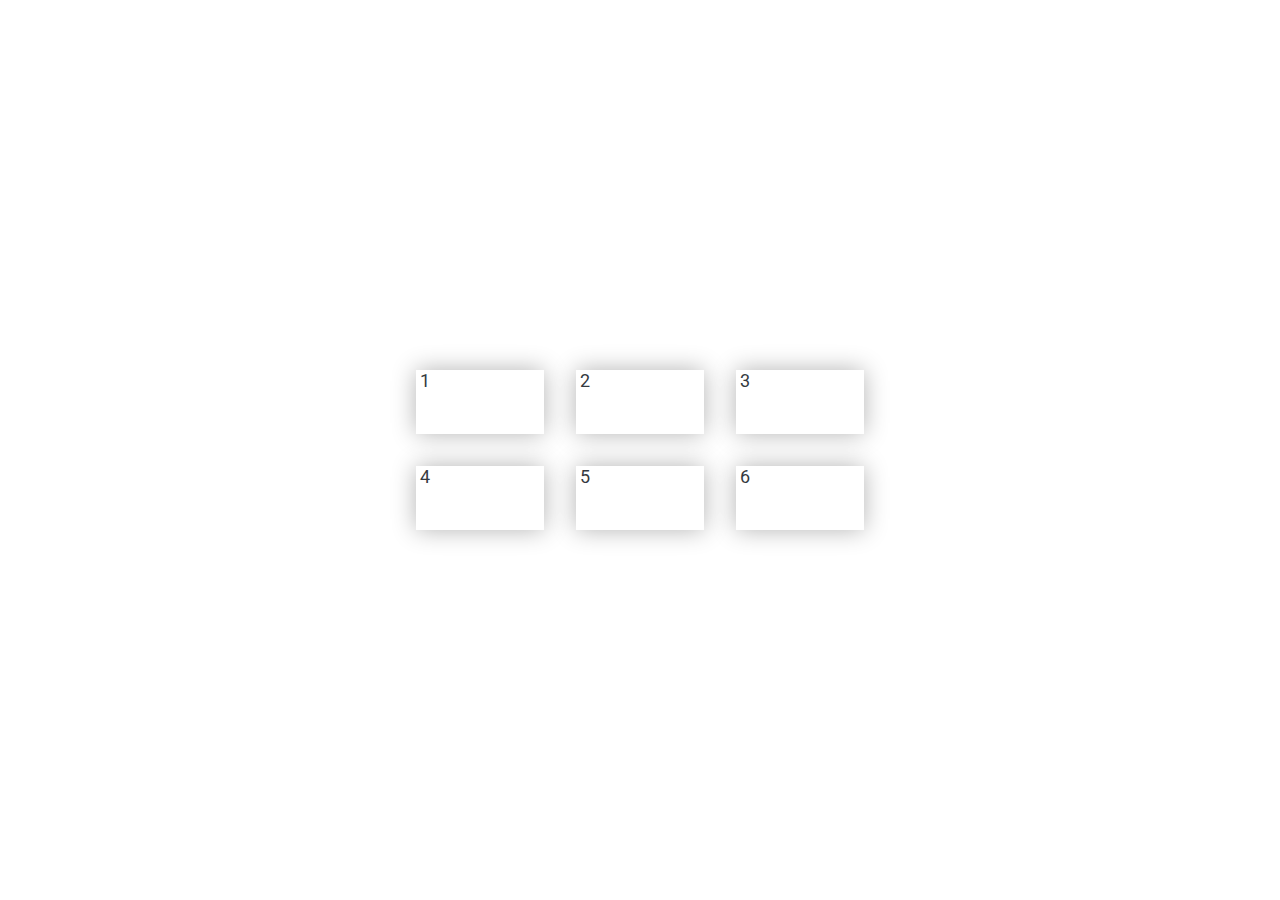
==== index.html @ a3eb6d64 "Markup (Index.html)" ====
<!doctype html>
<html lang="en">
  <head>
    <meta charset="UTF-8" />
    <meta name="viewport" content="width=device-width, initial-scale=1" />
    <title></title>
    <link href="css/style.css" rel="stylesheet" />

    <link rel="preconnect" href="https://fonts.googleapis.com" />
    <link rel="preconnect" href="https://fonts.gstatic.com" crossorigin />
    <link
      href="https://fonts.googleapis.com/css2?family=Inter:ital,opsz,wght@0,14..32,100..900;1,14..32,100..900&family=Roboto:ital,wght@0,100..900;1,100..900&family=Rubik:ital,wght@0,300..900;1,300..900&display=swap"
      rel="stylesheet"
    />
  </head>

  <body>
    <div class="gallery">
      <div class="website-item">
        <a href="./01-accordion.html" class="website-item__img-link">
          <img src="" alt="" />
        </a>
        <a href="./01-accordion.html" class="website-item__text-link">1</a>
      </div>
      <div class="website-item">
        <a href="02-carousel.html" class="website-item__img-link">
          <img src="" alt="" />
        </a>
        <a href="02-carousel.html" class="website-item__text-link">2</a>
      </div>
      <div class="website-item">
        <a href="03-table.html" class="website-item__img-link">
          <img src="" alt="" />
        </a>
        <a href="03-table.html" class="website-item__text-link">3</a>
      </div>
      <div class="website-item">
        <a href="04-pagination.html" class="website-item__img-link">
          <img src="" alt="" />
        </a>
        <a href="04-pagination.html" class="website-item__text-link">4</a>
      </div>
      <div class="website-item">
        <a href="05-hero.html" class="website-item__img-link">
          <img src="" alt="" />
        </a>
        <a href="05-hero.html" class="website-item__text-link">5</a>
      </div>
      <div class="website-item">
        <a href="#" class="website-item__img-link">
          <img src="" alt="" />
        </a>
        <a href="#" class="website-item__text-link">6</a>
      </div>
    </div>
  </body>
</html>
---- css/style.css ----
/*
SPACING SYSTEM (px)
2 / 4 / 8 / 12 / 16 / 24 / 32 / 48 / 64 / 80 / 96 / 128

FONT SIZE SYSTEM (px)
10 / 12 / 14 / 16 / 18 / 20 / 24 / 30 / 36 / 44 / 52 / 62 / 74 / 86 / 98
*/

:root {
  --main-color: ;
  --grey-color: #343a40;
}

* {
  box-sizing: border-box;

  margin: 0;
  padding: 0;
}

body {
  font-family: "Roboto", sans-serif;
  position: relative;

  height: 100vh;
  font-size: 18px;

  color: var(--grey-color);
}

.gallery {
  position: absolute;

  display: grid;
  grid-template-columns: repeat(3, 1fr);
  gap: 32px;

  top: 50%;
  left: 50%;
  transform: translate(-50%, -50%);
}

.website-item {
  height: 64px;
  width: 128px;
  box-shadow: 0 0 24px rgba(0, 0, 0, 0.3);
}

.website-item a {
  text-decoration: none;
  color: inherit;
}

/*.website-item__img-link {*/
/*  text-decoration: none;*/
/*}*/
/**/
/*.website-item__text-link {*/
/*  text-decoration: none;*/
/*  color: inherit;*/
/*}*/
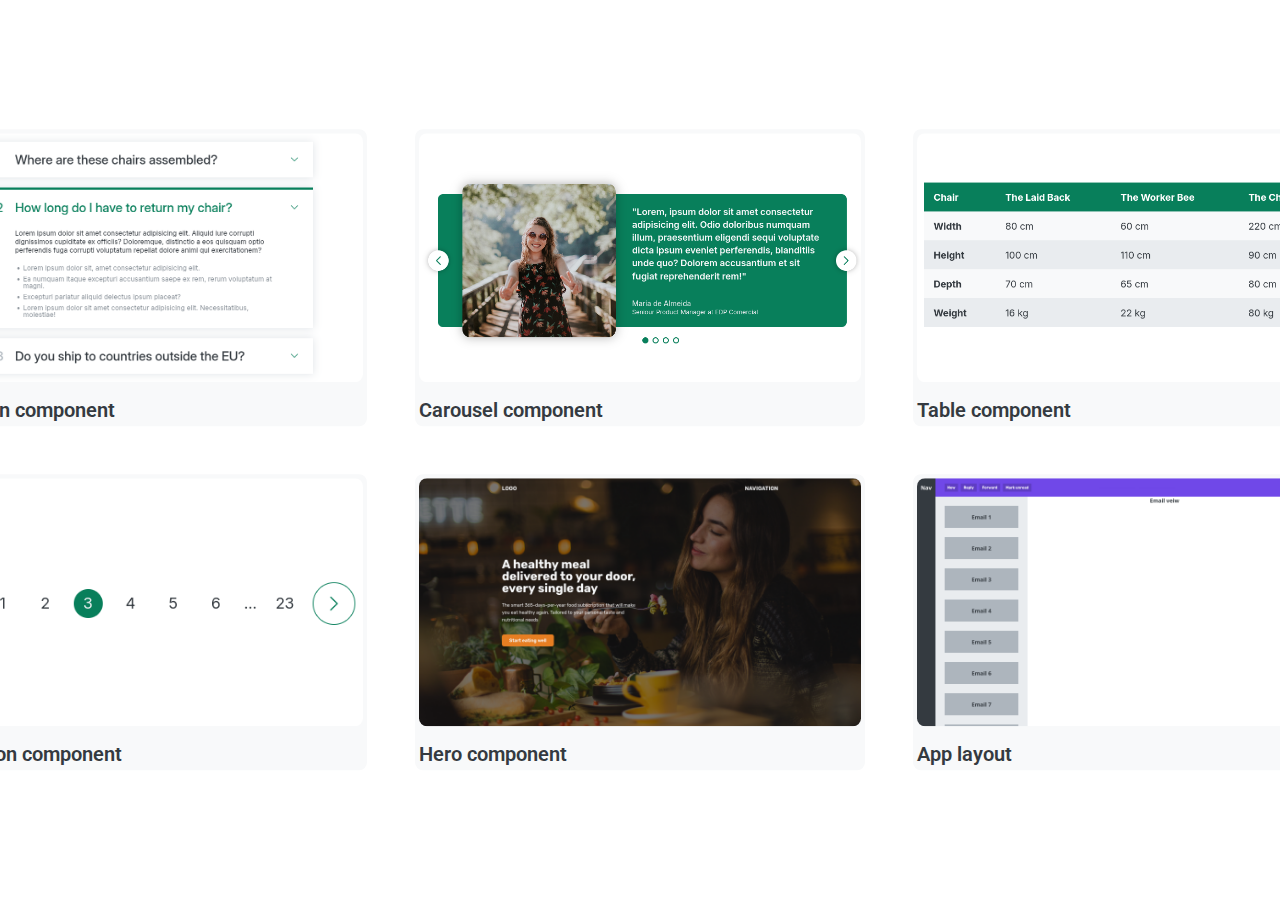
==== commit dd83e3ca: "Style (Index.html)" ====
--- a/index.html
+++ b/index.html
@@ -17,40 +17,53 @@
   <body>
     <div class="gallery">
       <div class="website-item">
-        <a href="./01-accordion.html" class="website-item__img-link">
-          <img src="" alt="" />
+        <a href="01-accordion.html" class="website-item__img-link">
+          <img src="./img/01-accordion-croped.png" alt="Accordion component" />
         </a>
-        <a href="./01-accordion.html" class="website-item__text-link">1</a>
+        <a href="01-accordion.html" class="website-item__text-link"
+          >Accordion component</a
+        >
       </div>
       <div class="website-item">
         <a href="02-carousel.html" class="website-item__img-link">
-          <img src="" alt="" />
+          <img src="./img/02-carousel-croped.png" alt="Carousel component" />
         </a>
-        <a href="02-carousel.html" class="website-item__text-link">2</a>
+        <a href="02-carousel.html" class="website-item__text-link"
+          >Carousel component</a
+        >
       </div>
       <div class="website-item">
         <a href="03-table.html" class="website-item__img-link">
-          <img src="" alt="" />
+          <img src="./img/03-table-croped.png" alt="Table component" />
         </a>
-        <a href="03-table.html" class="website-item__text-link">3</a>
+        <a href="03-table.html" class="website-item__text-link"
+          >Table component</a
+        >
       </div>
       <div class="website-item">
         <a href="04-pagination.html" class="website-item__img-link">
-          <img src="" alt="" />
+          <img
+            src="./img/04-pagination-croped.png"
+            alt="Pagination component"
+          />
         </a>
-        <a href="04-pagination.html" class="website-item__text-link">4</a>
+        <a href="04-pagination.html" class="website-item__text-link"
+          >Pagination component</a
+        >
       </div>
       <div class="website-item">
         <a href="05-hero.html" class="website-item__img-link">
-          <img src="" alt="" />
+          <img src="./img/05-hero.png" alt="Hero component" />
         </a>
-        <a href="05-hero.html" class="website-item__text-link">5</a>
+        <a href="05-hero.html" class="website-item__text-link"
+          >Hero component</a
+        >
       </div>
       <div class="website-item">
-        <a href="#" class="website-item__img-link">
-          <img src="" alt="" />
+        <a href="06-app-layout.html" class="website-item__img-link">
+          <img src="./img/06-app-layout.png" alt="App layout" />
         </a>
-        <a href="#" class="website-item__text-link">6</a>
+        <a href="#" class="website-item__text-link">App layout</a>
       </div>
     </div>
   </body>
--- a/css/style.css
+++ b/css/style.css
@@ -7,7 +7,7 @@
 */
 
 :root {
-  --main-color: ;
+  --main-color: #017669;
   --grey-color: #343a40;
 }
 
@@ -33,7 +33,7 @@
 
   display: grid;
   grid-template-columns: repeat(3, 1fr);
-  gap: 32px;
+  gap: 48px;
 
   top: 50%;
   left: 50%;
@@ -41,9 +41,16 @@
 }
 
 .website-item {
-  height: 64px;
-  width: 128px;
-  box-shadow: 0 0 24px rgba(0, 0, 0, 0.3);
+  width: 450px;
+  padding: 4px;
+  border-radius: 8px;
+  background-color: #f8f9fa;
+  /*box-shadow: 0 0 24px rgba(0, 0, 0, 0.1);*/
+}
+
+.website-item:hover {
+  box-shadow: 0 16px 12px rgba(0, 0, 0, 0.2);
+  transition: box-shadow 0.2s;
 }
 
 .website-item a {
@@ -51,11 +58,26 @@
   color: inherit;
 }
 
-/*.website-item__img-link {*/
-/*  text-decoration: none;*/
+/*.website-item__img-link img:hover {*/
+/*  box-shadow: 0 0 12px rgba(0, 0, 0, 0.2);*/
+/*  transition: box-shadow 0.2s;*/
 /*}*/
-/**/
-/*.website-item__text-link {*/
-/*  text-decoration: none;*/
-/*  color: inherit;*/
-/*}*/
+
+.website-item__img-link img {
+  max-width: 100%;
+  height: auto;
+  border-radius: 8px;
+  /*padding: 24px;*/
+  margin-bottom: 12px;
+}
+
+.website-item__text-link {
+  font-size: 20px;
+  font-weight: 600;
+}
+
+.website-item__text-link:hover {
+  text-decoration: underline;
+
+  color: var(--main-color);
+}
